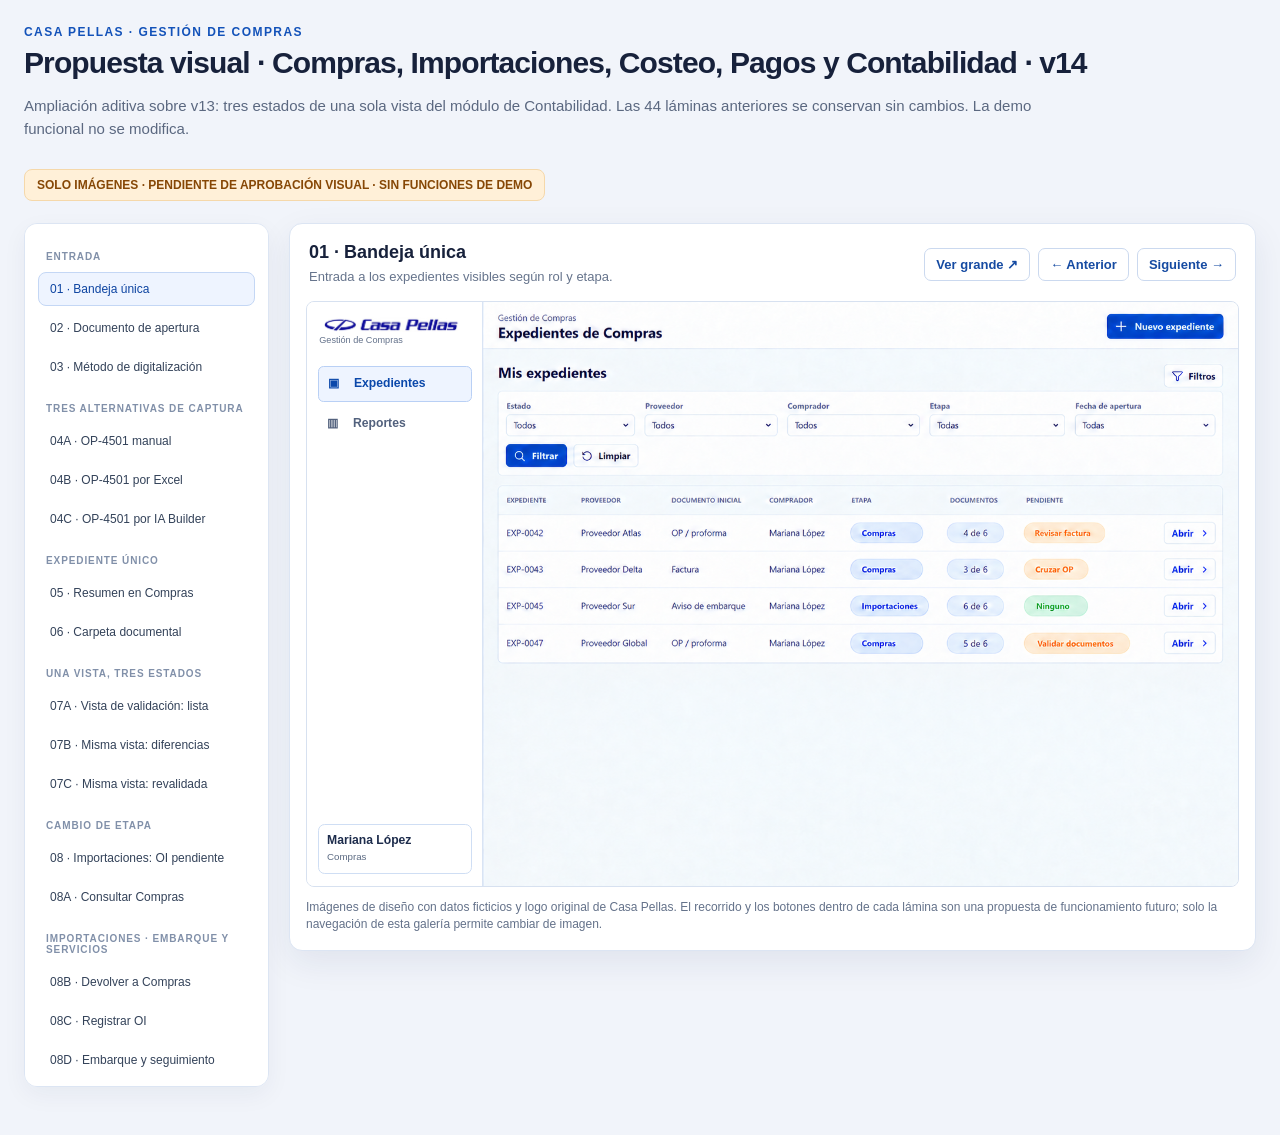
==== mockup-gestion-compras/index.html @ 2563c6db "Publish Casa Pellas purchases mockup gallery v14" ====
<!doctype html>
<html lang="es"><head><meta charset="utf-8"><meta name="viewport" content="width=device-width,initial-scale=1"><title>Casa Pellas · Propuesta visual v4</title>
<style>
:root{font-family:Arial,Helvetica,sans-serif;color:#17213b;background:#f1f4fa}*{box-sizing:border-box}body{margin:0}.page{max-width:1800px;margin:auto;padding:25px 24px 48px}.eyebrow{color:#1352b9;font-size:12px;font-weight:800;letter-spacing:.12em;text-transform:uppercase}h1{margin:7px 0 8px;font-size:30px;letter-spacing:-.03em}.intro{max-width:1050px;color:#5b6880;font-size:15px;line-height:1.5}.status{display:inline-block;margin:14px 0 22px;padding:8px 12px;color:#864705;background:#fff0d8;border:1px solid #f5d8aa;border-radius:8px;font-size:12px;font-weight:800}.layout{display:grid;grid-template-columns:245px minmax(0,1fr);gap:20px;align-items:start}.index{position:sticky;top:18px;max-height:calc(100vh - 36px);overflow:auto;display:grid;gap:5px;padding:13px;background:#fff;border:1px solid #dce5f3;border-radius:13px;box-shadow:0 8px 25px #1428550d}.index .group{margin:14px 8px 5px;color:#8190a9;font-size:10px;font-weight:800;letter-spacing:.09em;text-transform:uppercase}.index button{text-align:left;padding:9px 11px;border:1px solid transparent;border-radius:8px;color:#334259;background:transparent;cursor:pointer;font-size:12px}.index button:hover,.index button.active{color:#0d44a1;background:#eef4ff;border-color:#c4d7f5}.viewer{min-width:0;padding:16px;background:#fff;border:1px solid #dce5f3;border-radius:13px;box-shadow:0 12px 34px #14285514}.head{display:flex;justify-content:space-between;gap:18px;align-items:center;padding:2px 3px 15px}.head h2{margin:0 0 5px;font-size:18px}.head p{margin:0;color:#66748c;font-size:13px;line-height:1.4}.pager{display:flex;gap:8px;white-space:nowrap}.pager button,.pager a{border:1px solid #cbd9ef;border-radius:7px;padding:8px 11px;color:#164ba2;background:#fff;font-weight:700;cursor:pointer;font-size:13px;text-decoration:none}.screen-wrap{overflow:auto;border:1px solid #d7e1f0;border-radius:8px;background:#fff}.stage{position:relative;width:100%;line-height:0}.stage>img{width:100%;height:auto;display:block}.rail{position:absolute;z-index:2;inset:0 auto 0 0;background:#fff;border-right:1px solid #d9e4f4;font-size:clamp(9px,.95vw,15px);line-height:1.3}.brand{position:absolute;top:2.5%;left:7%;width:82%}.brand img{display:block;width:100%;height:auto}.brand span{display:block;margin-top:2%;color:#63718a;font-size:.75em}.nav{position:absolute;top:11%;left:6%;right:6%;display:grid;gap:.4em}.nav .item{padding:.75em;border-radius:.45em;color:#52617d;font-weight:700}.nav .selected{background:#eef4ff;border:1px solid #b9d0f5;color:#0b48aa}.role{position:absolute;bottom:2%;left:6%;right:6%;padding:.7em;border:1px solid #cfdef4;border-radius:.55em;background:#fff;color:#1d2c4c}.role strong{display:block}.role span{color:#5b6a82;font-size:.8em}.caption{margin-top:12px;color:#64728a;font-size:12px;line-height:1.45}@media(max-width:850px){.layout{grid-template-columns:1fr}.index{position:static;max-height:none;grid-template-columns:repeat(2,minmax(0,1fr))}.index .group{grid-column:1/-1}.head{flex-wrap:wrap}.rail{font-size:9px}}body.capture{background:#fff}body.capture .page{max-width:none;padding:0}body.capture .page>.eyebrow,body.capture .page>h1,body.capture .page>.intro,body.capture .page>.status,body.capture .index,body.capture .head,body.capture .caption{display:none}body.capture .layout{display:block}body.capture .viewer,body.capture .screen-wrap{border:0;box-shadow:none;padding:0;overflow:visible;border-radius:0}
</style></head><body><main class="page"><div class="eyebrow">Casa Pellas · Gestión de Compras</div><h1>Propuesta visual del primer subproceso · v4</h1><p class="intro">Las capturas previas y las vistas posteriores se conservan. La validación de Compras deja de ser un asistente de cinco pantallas: las láminas 07A–07C muestran tres estados de una misma vista del expediente, con idéntica navegación y estructura.</p><div class="status">SOLO IMÁGENES · PENDIENTE DE APROBACIÓN VISUAL · SIN FUNCIONES DE DEMO</div><div class="layout"><nav class="index" id="index"></nav><section class="viewer"><div class="head"><div><h2 id="title"></h2><p id="description"></p></div><div class="pager"><a id="large" href="#" target="_blank">Ver grande ↗</a><button id="previous">← Anterior</button><button id="next">Siguiente →</button></div></div><div class="screen-wrap"><div class="stage"><img id="screen" alt="Lámina de propuesta visual"><div class="rail" id="rail"></div></div></div><div class="caption">Imágenes de diseño con datos ficticios y logo original de Casa Pellas. El recorrido y los botones dentro de cada lámina son una propuesta de funcionamiento futuro; solo la navegación de esta galería permite cambiar de imagen.</div></section></div></main>
<style>
.capture-back{display:none}
body.capture .capture-back{display:inline-block;position:fixed;top:12px;right:12px;z-index:20;padding:10px 14px;background:#fff;border:1px solid #cbd9ef;border-radius:7px;box-shadow:0 4px 14px #14285522;color:#164ba2;font-size:14px;font-weight:700;text-decoration:none}
body.capture .stage{width:max-content}
body.capture .stage>img{width:auto;max-width:none}
</style>
<script>
const v2='assets/mockups_v2/';
const v3='assets/mockups_v3/';
const screens=[
{file:v2+'01_bandeja.png',title:'01 · Bandeja única',description:'Entrada a los expedientes visibles según rol y etapa.',group:'Entrada',old:true,rail:300},
{file:v2+'02_apertura.png',title:'02 · Documento de apertura',description:'Se selecciona OP o proforma para el ejemplo continuo EXP-0042.',group:'Entrada',old:true,rail:300},
{file:v2+'03_metodo.png',title:'03 · Método de digitalización',description:'Los tres métodos sirven para OP/proforma, factura o aviso de embarque. Aquí sigue OP-4501.',group:'Entrada',old:true,rail:300},
{file:v3+'04_op_manual_v3.png',title:'04A · OP-4501 manual',description:'Método ya elegido: captura en formulario y PDF original adjunto al expediente.',group:'Tres alternativas de captura'},
{file:v3+'05_op_excel_v3.png',title:'04B · OP-4501 por Excel',description:'Descarga de plantilla, selección del Excel y adjunto separado del PDF original.',group:'Tres alternativas de captura'},
{file:v3+'06_op_ocr_v3.png',title:'04C · OP-4501 por IA Builder',description:'Selección del PDF para OCR; el mismo archivo queda adjunto al expediente, sin segunda carga.',group:'Tres alternativas de captura'},
{file:'07_resumen_compras_v4.png',title:'05 · Resumen en Compras',description:'Una sola entrada a la validación de FAC-002 contra las órdenes JDE.',group:'Expediente único'},
{file:v2+'08_carpeta.png',title:'06 · Carpeta documental',description:'Lista única y checklist. Se conserva visualmente la propuesta anterior.',group:'Expediente único',old:true,rail:300},
{file:'09_1_validacion_lista_v4.png',title:'07A · Vista de validación: lista',description:'FAC-002, packing list y órdenes JDE v1 disponibles en un solo espacio.',group:'Una vista, tres estados'},
{file:'09_2_validacion_diferencias_v4.png',title:'07B · Misma vista: diferencias',description:'La comparación por línea revela cantidad y FOB; Compras corrige en JDE cuando corresponde.',group:'Una vista, tres estados'},
{file:'09_3_validacion_conforme_v4.png',title:'07C · Misma vista: revalidada',description:'La exportación JDE v2 queda vigente, v1 histórica y la traducción se habilita.',group:'Una vista, tres estados'},
{file:v3+'10_resumen_importaciones_v3.png',title:'08 · Mismo resumen en Importaciones',description:'La ficha es la misma EXP-0042; cambian la etapa actual y el contenedor de trabajo.',group:'Cambio de etapa'},
{file:v3+'10b_importaciones_consulta_compras_v3.png',title:'09 · Consultar Compras finalizada',description:'Con Importaciones actual, se representa la consulta de una etapa ya terminada; las pendientes siguen inactivas.',group:'Cambio de etapa'},
{file:v2+'11_administracion.png',title:'10 · Administración',description:'Reasignación administrativa, conservada de la propuesta anterior.',group:'Otras vistas',old:true,rail:277,role:'Administración',person:'Administración'},
{file:v2+'12_historial.png',title:'11 · Historial',description:'Cronología del EXP-0042, conservada de la propuesta anterior.',group:'Otras vistas',old:true,rail:300}
];
const localFiles=[
  '01_bandeja_v5.png','02_apertura_v5.png','03_metodo_v5.png',
  '04_op_manual_v5.png','05_op_excel_v5.png','06_op_ocr_v5.png',
  '07_resumen_compras_v5.png','08_carpeta_v5.png',
  '09_1_validacion_lista_v5.png','09_2_validacion_diferencias_v5.png','09_3_validacion_conforme_v5.png',
  '10_resumen_importaciones_v5.png','10b_importaciones_consulta_compras_v5.png',
  '11_administracion_v5.png','12_historial_v5.png'
];
screens.forEach((screen,index)=>screen.file='assets/mockups_v5/'+localFiles[index]);
screens[6].file='assets/mockups_v7/07_resumen_compras_v7.png';
screens[11].file='10_resumen_importaciones_v7.png';
screens[11].file='assets/mockups_v8/10_resumen_importaciones_v8.png';
screens[12].file='assets/mockups_v7/10b_importaciones_consulta_compras_v7.png';
screens[11].title='08 · Importaciones: OI pendiente';
screens[12].title='08A · Consultar Compras';
screens.splice(13,0,
  {file:'assets/mockups_v8/13_importaciones_devolucion_v8.png',title:'08B · Devolver a Compras',description:'La misma ficha de 08 queda al fondo; la observación es obligatoria y la acción de devolución es rojo oscuro.',group:'Importaciones · embarque y servicios'},
  {file:'assets/mockups_v7/14_importaciones_oi_v7.png',title:'08C · Registrar OI',description:'OI creada en JDE: consecutivo, PDF de soporte y Excel del detalle opcional antes de continuar.',group:'Importaciones · embarque y servicios'},
  {file:'assets/mockups_v7/15_importaciones_embarque_v7.png',title:'08D · Embarque y seguimiento',description:'Con OI registrada en JDE se activan los datos y el seguimiento logístico del mismo expediente.',group:'Importaciones · embarque y servicios'},
  {file:'assets/mockups_v7/16_importaciones_agencia_v7.png',title:'08E · Asignación de agencia',description:'Datos del expediente, agencia y documentos para preparar el correo inicial.',group:'Importaciones · embarque y servicios'},
  {file:'assets/mockups_v7/17_importaciones_transporte_v7.png',title:'08F · Transporte',description:'Coordinación externa y avances registrados sin afirmar integración con el transportista.',group:'Importaciones · embarque y servicios'},
  {file:'assets/mockups_v12/18_importaciones_cargos_v12.png',title:'08G · Facturas y seguimiento',description:'Cada PDF y factura de servicio queda en el expediente con un ID de seguimiento que abre el módulo Pagos.',group:'Importaciones · embarque y servicios'},
  {file:'assets/mockups_v8/19_preliquidacion_fuentes_v8.png',title:'08H · Fuentes de aranceles',description:'Preliquidación, detalle SIA y detalle OI en Excel disponibles como fuentes versionadas.',group:'Importaciones · revisión y liberación'},
  {file:'assets/mockups_v8/20_preliquidacion_diferencias_v8.png',title:'08I · Comparar líneas',description:'Contraste de artículo, SAC, porcentajes DAI/ISC, regla y valores; las diferencias impiden confirmar.',group:'Importaciones · revisión y liberación'},
  {file:'assets/mockups_v8/21_preliquidacion_recarga_v8.png',title:'08J · Corregir y recargar',description:'La nueva versión de OI, SIA o preliquidación requiere una observación y conserva la anterior.',group:'Importaciones · revisión y liberación'},
  {file:'assets/mockups_v8/22_preliquidacion_conciliada_v8.png',title:'08K · Confirmar aranceles',description:'Solo se confirma con fuentes vigentes conciliadas; los códigos P reflejan DAI e ISC, no regla espejo.',group:'Importaciones · revisión y liberación'},
  {file:'assets/mockups_v8/23_liberacion_espera_v8.png',title:'08L · Seguimiento de liberación',description:'La conciliación no implica liberación. El caso espera aviso de la agencia y registra gestiones.',group:'Importaciones · revisión y liberación'},
  {file:'assets/mockups_v8/24_liberacion_registro_v8.png',title:'08M · Registrar liberación',description:'Importaciones actualiza el estado al recibir el aviso y se prepara la alerta a Bodega, Compras y CPD.',group:'Importaciones · revisión y liberación'},
  {file:'assets/mockups_v8/25_programacion_v8.png',title:'08N · Programación de recepción',description:'Se registra la semana, orden y prioridad acordadas; la app no las calcula por su cuenta.',group:'Importaciones · revisión y liberación'},
  {file:'assets/mockups_v8/26_costeo_documentos_v8.png',title:'08O · Entrega documental a Costeo',description:'Se seleccionan los soportes visibles para Costeo, mientras la carpeta completa permanece en el expediente.',group:'Importaciones · revisión y liberación'}
);
screens[7].file='assets/mockups_v8/08_carpeta_sin_selector_v8.png';
screens[7].description='Carpeta única sin selector de tipos de factura de servicio. Esas facturas se capturan desde Importaciones.';
screens.splice(19,0,
  {file:'assets/mockups_v12/18a_registrar_factura_servicio_v12.png',title:'08G-A · Registrar factura de servicio',description:'Modal PDF y datos: encabezado, conceptos e importe; al guardar se crea un pendiente en Pagos sin ID Getpay.',group:'Importaciones · embarque y servicios'},
  {file:'assets/mockups_v8/08b_carpeta_con_servicios_v8.png',title:'08G-1 · Documentos actualizados',description:'Después de registrar los servicios en Importaciones, sus facturas aparecen en la misma carpeta, sin volver a subirlas.',group:'Importaciones · revisión y liberación',old:true,rail:300}
);
screens.splice(29,0,
  {file:'assets/mockups_v14/27_costeo_resumen_v13.png',title:'09 · Resumen en Costeo',description:'La entrada conserva OI, documentos, pendientes y devolución, con las mismas tres pestañas del recorrido.',group:'Costeo · entrada'},
  {file:'assets/mockups_v14/28_costeo_devolucion_v13.png',title:'09A · Devolver a Importaciones',description:'El mismo resumen queda detrás del modal; la devolución conserva avances y exige observación.',group:'Costeo · entrada'},
  {file:'assets/mockups_v14/29_costeo_liquidacion_preparar_v13.png',title:'09B · Liquidación: preparar',description:'OI y soportes vigentes; Costeo confirma tipo de cambio, cargos y base antes de calcular H1.',group:'Costeo · Liquidación'},
  {file:'assets/mockups_v14/30_costeo_liquidacion_resultado_v13.png',title:'09C · Liquidación: resultado H1',description:'Resultado por concepto con origen, base, importe e IVA separado; acceso a desglose y modalidad madre–hijas.',group:'Costeo · Liquidación'},
  {file:'assets/mockups_v14/31_costeo_liquidacion_pdf_v13.png',title:'09D · Liquidación: PDF v1',description:'Vista previa y archivos de H1 v1 en la carpeta. Costeo envía el PDF a revisión de Importaciones.',group:'Costeo · Liquidación'},
  {file:'assets/mockups_v14/32_costeo_jde_valores_v13.png',title:'09E · JDE: valores H2',description:'H2 sale de H1 v1; prevalidación, reserva exclusiva de regla y archivo de valores para el trabajo externo en JDE.',group:'Costeo · JDE'},
  {file:'assets/mockups_v14/33_costeo_jde_pendiente_v13.png',title:'09F · JDE: resultado pendiente',description:'El intento conserva H1/H2, PDF, regla ocupada y ejecución informada; COSTOS JD todavía no se ha cargado.',group:'Costeo · JDE'},
  {file:'assets/mockups_v14/34_costeo_comprobacion_diferencias_v13.png',title:'09G · Comprobación: diferencias',description:'COSTOS JD se contrasta por concepto y total. El control propuesto menor de US$6 genera advertencia, no bloqueo.',group:'Costeo · Comprobación'},
  {file:'assets/mockups_v14/35_costeo_comprobacion_conforme_v13.png',title:'09H · Comprobación: conforme',description:'El intento 2 conserva el histórico; PDF revisado, JDE aplicado y CPD confirmado habilitan liberar la regla.',group:'Costeo · Comprobación'}
);
screens.splice(38,0,
  {file:'assets/mockups_v12/39_pagos_bandeja_v12.png',title:'10 · Bandeja de Pagos',description:'Espacio propio: pendientes derivados de expedientes y seguimiento independiente sin expediente; Getpay conserva el trámite.',group:'Pagos · espacio independiente'},
  {file:'assets/mockups_v12/39a_seguimiento_independiente_v12.png',title:'10-1 · Agregar seguimiento independiente',description:'Modal sobre la bandeja para registrar una gestión sin expediente obligatorio y sin crear solicitud en Getpay.',group:'Pagos · espacio independiente'},
  {file:'assets/mockups_v12/40_pago_ficha_pendiente_v12.png',title:'10A · Gestión por tramitar',description:'La ficha propia de Pagos muestra origen, soportes y salida a Getpay; no es una vista del expediente.',group:'Pagos · espacio independiente'},
  {file:'assets/mockups_v12/41_pago_ficha_actualizada_v12.png',title:'10B · Misma ficha con resultado informado',description:'Getpay aprobado, JDE pendiente y pago no confirmado en una sola vista de seguimiento.',group:'Pagos · espacio independiente'}
);
screens[42].description='Vista administrativa de expedientes y reasignación de comprador.';
screens[43].description='Cronología de eventos y cambios del EXP-0042.';
screens.push(
  {file:'assets/mockups_v14/45_contabilidad_revision_v14.png',title:'11 · Contabilidad: revisión',description:'Módulo independiente para revisar la carpeta depurada, referencias JDE y seguimientos de pago sin operar Getpay.',group:'Contabilidad · módulo independiente'},
  {file:'assets/mockups_v14/46_contabilidad_devolucion_v14.png',title:'11A · Devolver a Importaciones',description:'Modal sobre la misma revisión: documento señalado, observación obligatoria e historial conservado.',group:'Contabilidad · módulo independiente'},
  {file:'assets/mockups_v14/47_contabilidad_conforme_v14.png',title:'11B · Revisión conforme',description:'Conformidad documental-contable del expediente; Getpay, JDE y pago efectivo permanecen como hitos separados.',group:'Contabilidad · módulo independiente'}
);
document.title='Casa Pellas · Propuesta visual v14';
document.querySelector('.page h1').textContent='Propuesta visual · Compras, Importaciones, Costeo, Pagos y Contabilidad · v14';
document.querySelector('.page .intro').textContent='Ampliación aditiva sobre v13: tres estados de una sola vista del módulo de Contabilidad. Las 44 láminas anteriores se conservan sin cambios. La demo funcional no se modifica.';
let current=Math.max(0,Math.min(screens.length-1,Number(new URLSearchParams(location.search).get('screen')||1)-1));
if(new URLSearchParams(location.search).get('capture')==='1')document.body.classList.add('capture');
const largeLink=document.getElementById('large');largeLink.removeAttribute('target');
const captureBack=document.createElement('a');captureBack.id='captureBack';captureBack.className='capture-back';captureBack.textContent='← Volver a galería';document.body.prepend(captureBack);
const index=document.getElementById('index');let group='';screens.forEach((s,i)=>{if(s.group!==group){const el=document.createElement('div');el.className='group';el.textContent=s.group;index.append(el);group=s.group}const b=document.createElement('button');b.textContent=s.title;b.onclick=()=>select(i);index.append(b)});
function select(i){current=(i+screens.length)%screens.length;const s=screens[current];const image=document.getElementById('screen');image.src=s.file;image.alt=s.title;document.getElementById('title').textContent=s.title;document.getElementById('description').textContent=s.description;document.getElementById('large').href=`?screen=${current+1}&capture=1`;captureBack.href=`?screen=${current+1}`;document.querySelectorAll('.index button').forEach((b,j)=>b.classList.toggle('active',current===j));const rail=document.getElementById('rail');rail.style.display=s.old?'block':'none';if(s.old){rail.innerHTML=`<div class="brand"><img src="${v2}casa-pellas-logo-original.png" alt="Casa Pellas"><span>Gestión de Compras</span></div><div class="nav"><div class="item selected">▣　 Expedientes</div><div class="item">▥　 Reportes</div></div><div class="role"><strong>${s.person||'Mariana López'}</strong><span>${s.role||'Compras'}</span></div>`;const set=()=>rail.style.width=`${s.rail/image.naturalWidth*100}%`;image.onload=set;if(image.complete&&image.naturalWidth)set()}if(!document.body.classList.contains('capture'))history.replaceState(null,'',`?screen=${current+1}`)}
document.getElementById('previous').onclick=()=>select(current-1);document.getElementById('next').onclick=()=>select(current+1);document.addEventListener('keydown',e=>{if(e.key==='ArrowRight')select(current+1);if(e.key==='ArrowLeft')select(current-1)});select(current);captureBack.href=`?screen=${current+1}`;
</script></body></html>
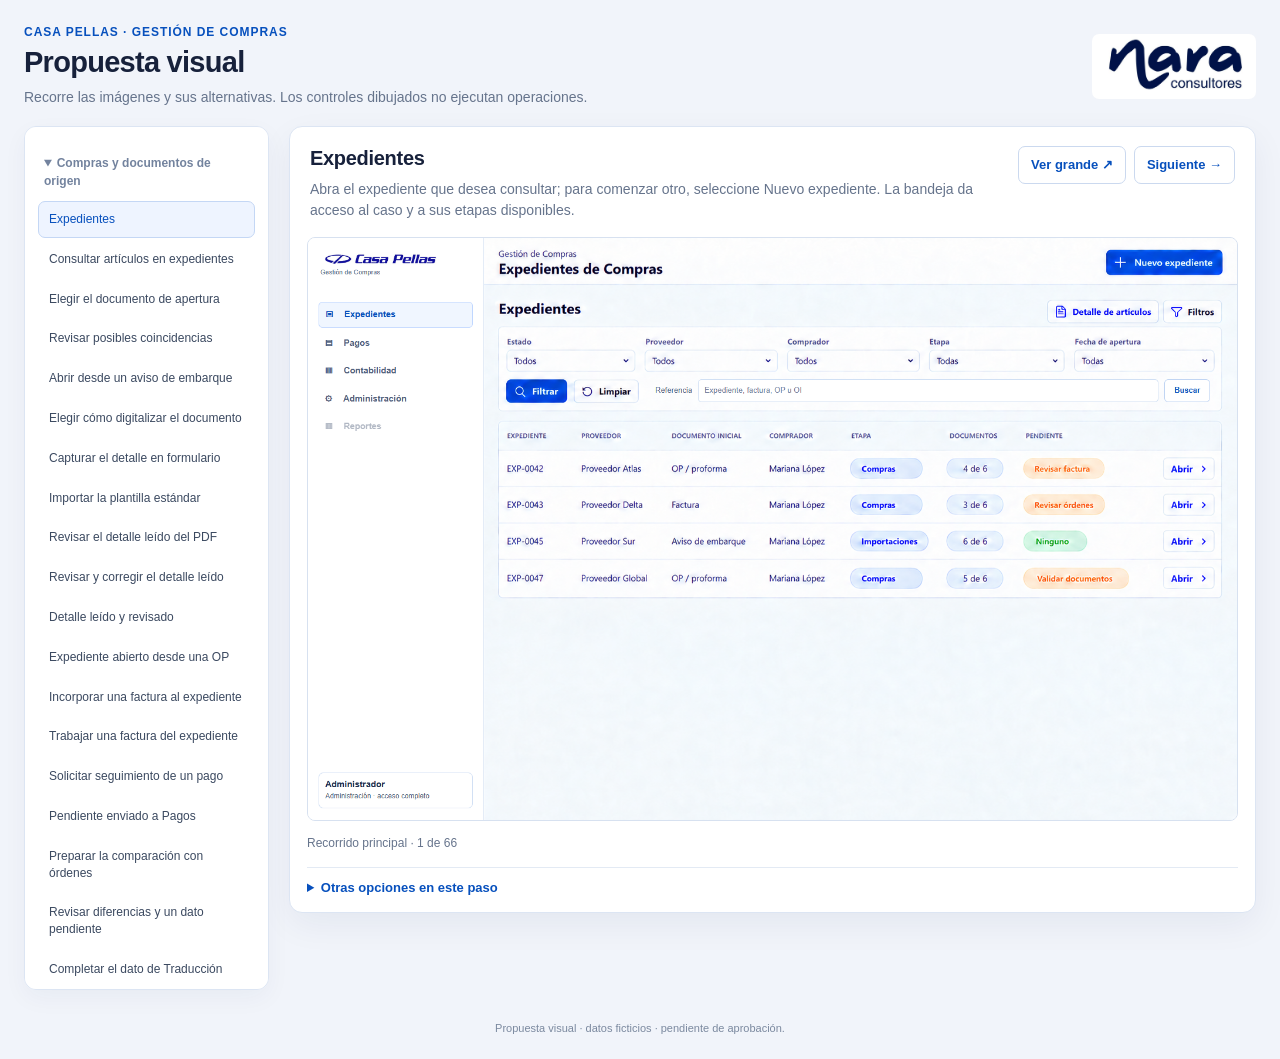
==== commit a42d961e: "Publicar galeria visual v17 de Gestion de Compras" ====
--- a/mockup-gestion-compras/index.html
+++ b/mockup-gestion-compras/index.html
@@ -1,103 +1,16 @@
 <!doctype html>
-<html lang="es"><head><meta charset="utf-8"><meta name="viewport" content="width=device-width,initial-scale=1"><title>Casa Pellas · Propuesta visual v4</title>
-<style>
-:root{font-family:Arial,Helvetica,sans-serif;color:#17213b;background:#f1f4fa}*{box-sizing:border-box}body{margin:0}.page{max-width:1800px;margin:auto;padding:25px 24px 48px}.eyebrow{color:#1352b9;font-size:12px;font-weight:800;letter-spacing:.12em;text-transform:uppercase}h1{margin:7px 0 8px;font-size:30px;letter-spacing:-.03em}.intro{max-width:1050px;color:#5b6880;font-size:15px;line-height:1.5}.status{display:inline-block;margin:14px 0 22px;padding:8px 12px;color:#864705;background:#fff0d8;border:1px solid #f5d8aa;border-radius:8px;font-size:12px;font-weight:800}.layout{display:grid;grid-template-columns:245px minmax(0,1fr);gap:20px;align-items:start}.index{position:sticky;top:18px;max-height:calc(100vh - 36px);overflow:auto;display:grid;gap:5px;padding:13px;background:#fff;border:1px solid #dce5f3;border-radius:13px;box-shadow:0 8px 25px #1428550d}.index .group{margin:14px 8px 5px;color:#8190a9;font-size:10px;font-weight:800;letter-spacing:.09em;text-transform:uppercase}.index button{text-align:left;padding:9px 11px;border:1px solid transparent;border-radius:8px;color:#334259;background:transparent;cursor:pointer;font-size:12px}.index button:hover,.index button.active{color:#0d44a1;background:#eef4ff;border-color:#c4d7f5}.viewer{min-width:0;padding:16px;background:#fff;border:1px solid #dce5f3;border-radius:13px;box-shadow:0 12px 34px #14285514}.head{display:flex;justify-content:space-between;gap:18px;align-items:center;padding:2px 3px 15px}.head h2{margin:0 0 5px;font-size:18px}.head p{margin:0;color:#66748c;font-size:13px;line-height:1.4}.pager{display:flex;gap:8px;white-space:nowrap}.pager button,.pager a{border:1px solid #cbd9ef;border-radius:7px;padding:8px 11px;color:#164ba2;background:#fff;font-weight:700;cursor:pointer;font-size:13px;text-decoration:none}.screen-wrap{overflow:auto;border:1px solid #d7e1f0;border-radius:8px;background:#fff}.stage{position:relative;width:100%;line-height:0}.stage>img{width:100%;height:auto;display:block}.rail{position:absolute;z-index:2;inset:0 auto 0 0;background:#fff;border-right:1px solid #d9e4f4;font-size:clamp(9px,.95vw,15px);line-height:1.3}.brand{position:absolute;top:2.5%;left:7%;width:82%}.brand img{display:block;width:100%;height:auto}.brand span{display:block;margin-top:2%;color:#63718a;font-size:.75em}.nav{position:absolute;top:11%;left:6%;right:6%;display:grid;gap:.4em}.nav .item{padding:.75em;border-radius:.45em;color:#52617d;font-weight:700}.nav .selected{background:#eef4ff;border:1px solid #b9d0f5;color:#0b48aa}.role{position:absolute;bottom:2%;left:6%;right:6%;padding:.7em;border:1px solid #cfdef4;border-radius:.55em;background:#fff;color:#1d2c4c}.role strong{display:block}.role span{color:#5b6a82;font-size:.8em}.caption{margin-top:12px;color:#64728a;font-size:12px;line-height:1.45}@media(max-width:850px){.layout{grid-template-columns:1fr}.index{position:static;max-height:none;grid-template-columns:repeat(2,minmax(0,1fr))}.index .group{grid-column:1/-1}.head{flex-wrap:wrap}.rail{font-size:9px}}body.capture{background:#fff}body.capture .page{max-width:none;padding:0}body.capture .page>.eyebrow,body.capture .page>h1,body.capture .page>.intro,body.capture .page>.status,body.capture .index,body.capture .head,body.capture .caption{display:none}body.capture .layout{display:block}body.capture .viewer,body.capture .screen-wrap{border:0;box-shadow:none;padding:0;overflow:visible;border-radius:0}
-</style></head><body><main class="page"><div class="eyebrow">Casa Pellas · Gestión de Compras</div><h1>Propuesta visual del primer subproceso · v4</h1><p class="intro">Las capturas previas y las vistas posteriores se conservan. La validación de Compras deja de ser un asistente de cinco pantallas: las láminas 07A–07C muestran tres estados de una misma vista del expediente, con idéntica navegación y estructura.</p><div class="status">SOLO IMÁGENES · PENDIENTE DE APROBACIÓN VISUAL · SIN FUNCIONES DE DEMO</div><div class="layout"><nav class="index" id="index"></nav><section class="viewer"><div class="head"><div><h2 id="title"></h2><p id="description"></p></div><div class="pager"><a id="large" href="#" target="_blank">Ver grande ↗</a><button id="previous">← Anterior</button><button id="next">Siguiente →</button></div></div><div class="screen-wrap"><div class="stage"><img id="screen" alt="Lámina de propuesta visual"><div class="rail" id="rail"></div></div></div><div class="caption">Imágenes de diseño con datos ficticios y logo original de Casa Pellas. El recorrido y los botones dentro de cada lámina son una propuesta de funcionamiento futuro; solo la navegación de esta galería permite cambiar de imagen.</div></section></div></main>
-<style>
-.capture-back{display:none}
-body.capture .capture-back{display:inline-block;position:fixed;top:12px;right:12px;z-index:20;padding:10px 14px;background:#fff;border:1px solid #cbd9ef;border-radius:7px;box-shadow:0 4px 14px #14285522;color:#164ba2;font-size:14px;font-weight:700;text-decoration:none}
-body.capture .stage{width:max-content}
-body.capture .stage>img{width:auto;max-width:none}
-</style>
-<script>
-const v2='assets/mockups_v2/';
-const v3='assets/mockups_v3/';
-const screens=[
-{file:v2+'01_bandeja.png',title:'01 · Bandeja única',description:'Entrada a los expedientes visibles según rol y etapa.',group:'Entrada',old:true,rail:300},
-{file:v2+'02_apertura.png',title:'02 · Documento de apertura',description:'Se selecciona OP o proforma para el ejemplo continuo EXP-0042.',group:'Entrada',old:true,rail:300},
-{file:v2+'03_metodo.png',title:'03 · Método de digitalización',description:'Los tres métodos sirven para OP/proforma, factura o aviso de embarque. Aquí sigue OP-4501.',group:'Entrada',old:true,rail:300},
-{file:v3+'04_op_manual_v3.png',title:'04A · OP-4501 manual',description:'Método ya elegido: captura en formulario y PDF original adjunto al expediente.',group:'Tres alternativas de captura'},
-{file:v3+'05_op_excel_v3.png',title:'04B · OP-4501 por Excel',description:'Descarga de plantilla, selección del Excel y adjunto separado del PDF original.',group:'Tres alternativas de captura'},
-{file:v3+'06_op_ocr_v3.png',title:'04C · OP-4501 por IA Builder',description:'Selección del PDF para OCR; el mismo archivo queda adjunto al expediente, sin segunda carga.',group:'Tres alternativas de captura'},
-{file:'07_resumen_compras_v4.png',title:'05 · Resumen en Compras',description:'Una sola entrada a la validación de FAC-002 contra las órdenes JDE.',group:'Expediente único'},
-{file:v2+'08_carpeta.png',title:'06 · Carpeta documental',description:'Lista única y checklist. Se conserva visualmente la propuesta anterior.',group:'Expediente único',old:true,rail:300},
-{file:'09_1_validacion_lista_v4.png',title:'07A · Vista de validación: lista',description:'FAC-002, packing list y órdenes JDE v1 disponibles en un solo espacio.',group:'Una vista, tres estados'},
-{file:'09_2_validacion_diferencias_v4.png',title:'07B · Misma vista: diferencias',description:'La comparación por línea revela cantidad y FOB; Compras corrige en JDE cuando corresponde.',group:'Una vista, tres estados'},
-{file:'09_3_validacion_conforme_v4.png',title:'07C · Misma vista: revalidada',description:'La exportación JDE v2 queda vigente, v1 histórica y la traducción se habilita.',group:'Una vista, tres estados'},
-{file:v3+'10_resumen_importaciones_v3.png',title:'08 · Mismo resumen en Importaciones',description:'La ficha es la misma EXP-0042; cambian la etapa actual y el contenedor de trabajo.',group:'Cambio de etapa'},
-{file:v3+'10b_importaciones_consulta_compras_v3.png',title:'09 · Consultar Compras finalizada',description:'Con Importaciones actual, se representa la consulta de una etapa ya terminada; las pendientes siguen inactivas.',group:'Cambio de etapa'},
-{file:v2+'11_administracion.png',title:'10 · Administración',description:'Reasignación administrativa, conservada de la propuesta anterior.',group:'Otras vistas',old:true,rail:277,role:'Administración',person:'Administración'},
-{file:v2+'12_historial.png',title:'11 · Historial',description:'Cronología del EXP-0042, conservada de la propuesta anterior.',group:'Otras vistas',old:true,rail:300}
-];
-const localFiles=[
-  '01_bandeja_v5.png','02_apertura_v5.png','03_metodo_v5.png',
-  '04_op_manual_v5.png','05_op_excel_v5.png','06_op_ocr_v5.png',
-  '07_resumen_compras_v5.png','08_carpeta_v5.png',
-  '09_1_validacion_lista_v5.png','09_2_validacion_diferencias_v5.png','09_3_validacion_conforme_v5.png',
-  '10_resumen_importaciones_v5.png','10b_importaciones_consulta_compras_v5.png',
-  '11_administracion_v5.png','12_historial_v5.png'
-];
-screens.forEach((screen,index)=>screen.file='assets/mockups_v5/'+localFiles[index]);
-screens[6].file='assets/mockups_v7/07_resumen_compras_v7.png';
-screens[11].file='10_resumen_importaciones_v7.png';
-screens[11].file='assets/mockups_v8/10_resumen_importaciones_v8.png';
-screens[12].file='assets/mockups_v7/10b_importaciones_consulta_compras_v7.png';
-screens[11].title='08 · Importaciones: OI pendiente';
-screens[12].title='08A · Consultar Compras';
-screens.splice(13,0,
-  {file:'assets/mockups_v8/13_importaciones_devolucion_v8.png',title:'08B · Devolver a Compras',description:'La misma ficha de 08 queda al fondo; la observación es obligatoria y la acción de devolución es rojo oscuro.',group:'Importaciones · embarque y servicios'},
-  {file:'assets/mockups_v7/14_importaciones_oi_v7.png',title:'08C · Registrar OI',description:'OI creada en JDE: consecutivo, PDF de soporte y Excel del detalle opcional antes de continuar.',group:'Importaciones · embarque y servicios'},
-  {file:'assets/mockups_v7/15_importaciones_embarque_v7.png',title:'08D · Embarque y seguimiento',description:'Con OI registrada en JDE se activan los datos y el seguimiento logístico del mismo expediente.',group:'Importaciones · embarque y servicios'},
-  {file:'assets/mockups_v7/16_importaciones_agencia_v7.png',title:'08E · Asignación de agencia',description:'Datos del expediente, agencia y documentos para preparar el correo inicial.',group:'Importaciones · embarque y servicios'},
-  {file:'assets/mockups_v7/17_importaciones_transporte_v7.png',title:'08F · Transporte',description:'Coordinación externa y avances registrados sin afirmar integración con el transportista.',group:'Importaciones · embarque y servicios'},
-  {file:'assets/mockups_v12/18_importaciones_cargos_v12.png',title:'08G · Facturas y seguimiento',description:'Cada PDF y factura de servicio queda en el expediente con un ID de seguimiento que abre el módulo Pagos.',group:'Importaciones · embarque y servicios'},
-  {file:'assets/mockups_v8/19_preliquidacion_fuentes_v8.png',title:'08H · Fuentes de aranceles',description:'Preliquidación, detalle SIA y detalle OI en Excel disponibles como fuentes versionadas.',group:'Importaciones · revisión y liberación'},
-  {file:'assets/mockups_v8/20_preliquidacion_diferencias_v8.png',title:'08I · Comparar líneas',description:'Contraste de artículo, SAC, porcentajes DAI/ISC, regla y valores; las diferencias impiden confirmar.',group:'Importaciones · revisión y liberación'},
-  {file:'assets/mockups_v8/21_preliquidacion_recarga_v8.png',title:'08J · Corregir y recargar',description:'La nueva versión de OI, SIA o preliquidación requiere una observación y conserva la anterior.',group:'Importaciones · revisión y liberación'},
-  {file:'assets/mockups_v8/22_preliquidacion_conciliada_v8.png',title:'08K · Confirmar aranceles',description:'Solo se confirma con fuentes vigentes conciliadas; los códigos P reflejan DAI e ISC, no regla espejo.',group:'Importaciones · revisión y liberación'},
-  {file:'assets/mockups_v8/23_liberacion_espera_v8.png',title:'08L · Seguimiento de liberación',description:'La conciliación no implica liberación. El caso espera aviso de la agencia y registra gestiones.',group:'Importaciones · revisión y liberación'},
-  {file:'assets/mockups_v8/24_liberacion_registro_v8.png',title:'08M · Registrar liberación',description:'Importaciones actualiza el estado al recibir el aviso y se prepara la alerta a Bodega, Compras y CPD.',group:'Importaciones · revisión y liberación'},
-  {file:'assets/mockups_v8/25_programacion_v8.png',title:'08N · Programación de recepción',description:'Se registra la semana, orden y prioridad acordadas; la app no las calcula por su cuenta.',group:'Importaciones · revisión y liberación'},
-  {file:'assets/mockups_v8/26_costeo_documentos_v8.png',title:'08O · Entrega documental a Costeo',description:'Se seleccionan los soportes visibles para Costeo, mientras la carpeta completa permanece en el expediente.',group:'Importaciones · revisión y liberación'}
-);
-screens[7].file='assets/mockups_v8/08_carpeta_sin_selector_v8.png';
-screens[7].description='Carpeta única sin selector de tipos de factura de servicio. Esas facturas se capturan desde Importaciones.';
-screens.splice(19,0,
-  {file:'assets/mockups_v12/18a_registrar_factura_servicio_v12.png',title:'08G-A · Registrar factura de servicio',description:'Modal PDF y datos: encabezado, conceptos e importe; al guardar se crea un pendiente en Pagos sin ID Getpay.',group:'Importaciones · embarque y servicios'},
-  {file:'assets/mockups_v8/08b_carpeta_con_servicios_v8.png',title:'08G-1 · Documentos actualizados',description:'Después de registrar los servicios en Importaciones, sus facturas aparecen en la misma carpeta, sin volver a subirlas.',group:'Importaciones · revisión y liberación',old:true,rail:300}
-);
-screens.splice(29,0,
-  {file:'assets/mockups_v14/27_costeo_resumen_v13.png',title:'09 · Resumen en Costeo',description:'La entrada conserva OI, documentos, pendientes y devolución, con las mismas tres pestañas del recorrido.',group:'Costeo · entrada'},
-  {file:'assets/mockups_v14/28_costeo_devolucion_v13.png',title:'09A · Devolver a Importaciones',description:'El mismo resumen queda detrás del modal; la devolución conserva avances y exige observación.',group:'Costeo · entrada'},
-  {file:'assets/mockups_v14/29_costeo_liquidacion_preparar_v13.png',title:'09B · Liquidación: preparar',description:'OI y soportes vigentes; Costeo confirma tipo de cambio, cargos y base antes de calcular H1.',group:'Costeo · Liquidación'},
-  {file:'assets/mockups_v14/30_costeo_liquidacion_resultado_v13.png',title:'09C · Liquidación: resultado H1',description:'Resultado por concepto con origen, base, importe e IVA separado; acceso a desglose y modalidad madre–hijas.',group:'Costeo · Liquidación'},
-  {file:'assets/mockups_v14/31_costeo_liquidacion_pdf_v13.png',title:'09D · Liquidación: PDF v1',description:'Vista previa y archivos de H1 v1 en la carpeta. Costeo envía el PDF a revisión de Importaciones.',group:'Costeo · Liquidación'},
-  {file:'assets/mockups_v14/32_costeo_jde_valores_v13.png',title:'09E · JDE: valores H2',description:'H2 sale de H1 v1; prevalidación, reserva exclusiva de regla y archivo de valores para el trabajo externo en JDE.',group:'Costeo · JDE'},
-  {file:'assets/mockups_v14/33_costeo_jde_pendiente_v13.png',title:'09F · JDE: resultado pendiente',description:'El intento conserva H1/H2, PDF, regla ocupada y ejecución informada; COSTOS JD todavía no se ha cargado.',group:'Costeo · JDE'},
-  {file:'assets/mockups_v14/34_costeo_comprobacion_diferencias_v13.png',title:'09G · Comprobación: diferencias',description:'COSTOS JD se contrasta por concepto y total. El control propuesto menor de US$6 genera advertencia, no bloqueo.',group:'Costeo · Comprobación'},
-  {file:'assets/mockups_v14/35_costeo_comprobacion_conforme_v13.png',title:'09H · Comprobación: conforme',description:'El intento 2 conserva el histórico; PDF revisado, JDE aplicado y CPD confirmado habilitan liberar la regla.',group:'Costeo · Comprobación'}
-);
-screens.splice(38,0,
-  {file:'assets/mockups_v12/39_pagos_bandeja_v12.png',title:'10 · Bandeja de Pagos',description:'Espacio propio: pendientes derivados de expedientes y seguimiento independiente sin expediente; Getpay conserva el trámite.',group:'Pagos · espacio independiente'},
-  {file:'assets/mockups_v12/39a_seguimiento_independiente_v12.png',title:'10-1 · Agregar seguimiento independiente',description:'Modal sobre la bandeja para registrar una gestión sin expediente obligatorio y sin crear solicitud en Getpay.',group:'Pagos · espacio independiente'},
-  {file:'assets/mockups_v12/40_pago_ficha_pendiente_v12.png',title:'10A · Gestión por tramitar',description:'La ficha propia de Pagos muestra origen, soportes y salida a Getpay; no es una vista del expediente.',group:'Pagos · espacio independiente'},
-  {file:'assets/mockups_v12/41_pago_ficha_actualizada_v12.png',title:'10B · Misma ficha con resultado informado',description:'Getpay aprobado, JDE pendiente y pago no confirmado en una sola vista de seguimiento.',group:'Pagos · espacio independiente'}
-);
-screens[42].description='Vista administrativa de expedientes y reasignación de comprador.';
-screens[43].description='Cronología de eventos y cambios del EXP-0042.';
-screens.push(
-  {file:'assets/mockups_v14/45_contabilidad_revision_v14.png',title:'11 · Contabilidad: revisión',description:'Módulo independiente para revisar la carpeta depurada, referencias JDE y seguimientos de pago sin operar Getpay.',group:'Contabilidad · módulo independiente'},
-  {file:'assets/mockups_v14/46_contabilidad_devolucion_v14.png',title:'11A · Devolver a Importaciones',description:'Modal sobre la misma revisión: documento señalado, observación obligatoria e historial conservado.',group:'Contabilidad · módulo independiente'},
-  {file:'assets/mockups_v14/47_contabilidad_conforme_v14.png',title:'11B · Revisión conforme',description:'Conformidad documental-contable del expediente; Getpay, JDE y pago efectivo permanecen como hitos separados.',group:'Contabilidad · módulo independiente'}
-);
-document.title='Casa Pellas · Propuesta visual v14';
-document.querySelector('.page h1').textContent='Propuesta visual · Compras, Importaciones, Costeo, Pagos y Contabilidad · v14';
-document.querySelector('.page .intro').textContent='Ampliación aditiva sobre v13: tres estados de una sola vista del módulo de Contabilidad. Las 44 láminas anteriores se conservan sin cambios. La demo funcional no se modifica.';
-let current=Math.max(0,Math.min(screens.length-1,Number(new URLSearchParams(location.search).get('screen')||1)-1));
-if(new URLSearchParams(location.search).get('capture')==='1')document.body.classList.add('capture');
-const largeLink=document.getElementById('large');largeLink.removeAttribute('target');
-const captureBack=document.createElement('a');captureBack.id='captureBack';captureBack.className='capture-back';captureBack.textContent='← Volver a galería';document.body.prepend(captureBack);
-const index=document.getElementById('index');let group='';screens.forEach((s,i)=>{if(s.group!==group){const el=document.createElement('div');el.className='group';el.textContent=s.group;index.append(el);group=s.group}const b=document.createElement('button');b.textContent=s.title;b.onclick=()=>select(i);index.append(b)});
-function select(i){current=(i+screens.length)%screens.length;const s=screens[current];const image=document.getElementById('screen');image.src=s.file;image.alt=s.title;document.getElementById('title').textContent=s.title;document.getElementById('description').textContent=s.description;document.getElementById('large').href=`?screen=${current+1}&capture=1`;captureBack.href=`?screen=${current+1}`;document.querySelectorAll('.index button').forEach((b,j)=>b.classList.toggle('active',current===j));const rail=document.getElementById('rail');rail.style.display=s.old?'block':'none';if(s.old){rail.innerHTML=`<div class="brand"><img src="${v2}casa-pellas-logo-original.png" alt="Casa Pellas"><span>Gestión de Compras</span></div><div class="nav"><div class="item selected">▣　 Expedientes</div><div class="item">▥　 Reportes</div></div><div class="role"><strong>${s.person||'Mariana López'}</strong><span>${s.role||'Compras'}</span></div>`;const set=()=>rail.style.width=`${s.rail/image.naturalWidth*100}%`;image.onload=set;if(image.complete&&image.naturalWidth)set()}if(!document.body.classList.contains('capture'))history.replaceState(null,'',`?screen=${current+1}`)}
-document.getElementById('previous').onclick=()=>select(current-1);document.getElementById('next').onclick=()=>select(current+1);document.addEventListener('keydown',e=>{if(e.key==='ArrowRight')select(current+1);if(e.key==='ArrowLeft')select(current-1)});select(current);captureBack.href=`?screen=${current+1}`;
-</script></body></html>
+<html lang="es">
+<head>
+  <meta charset="utf-8">
+  <meta name="viewport" content="width=device-width, initial-scale=1">
+  <title>Gestión de Compras · Guía de la propuesta</title>
+  <link rel="icon" href="assets/casa-pellas-logo-original.png">
+  <link rel="stylesheet" href="guide.css">
+</head>
+<body>
+  <header class="page-head"><div class="heading-copy"><div class="eyebrow">Casa Pellas · Gestión de Compras</div><h1>Propuesta visual</h1><p>Recorre las imágenes y sus alternativas. Los controles dibujados no ejecutan operaciones.</p></div><img class="nara-logo" src="assets/logo_nara_consultores.png" alt="Nara Consultores" width="800" height="321"></header>
+  <main id="content" tabindex="-1"><p class="loading">Cargando el recorrido…</p></main>
+  <footer>Propuesta visual · datos ficticios · pendiente de aprobación.</footer>
+  <script src="guide.js" defer></script>
+</body>
+</html>
--- a/mockup-gestion-compras/guide.css
+++ b/mockup-gestion-compras/guide.css
@@ -0,0 +1,2 @@
+:root{font-family:Arial,Helvetica,sans-serif;color:#17213b;background:#f1f4fa;--blue:#0750bd;--line:#dce5f3;--muted:#66748c}*{box-sizing:border-box}body{margin:0}a{color:var(--blue)}a:focus-visible,button:focus-visible,summary:focus-visible{outline:3px solid #d39330;outline-offset:3px}.page-head,main,footer{max-width:1800px;margin:auto}.page-head{padding:25px 24px 18px}.eyebrow{color:var(--blue);font-size:12px;font-weight:700;letter-spacing:.08em;text-transform:uppercase}h1{font-size:29px;letter-spacing:-.025em;margin:7px 0 8px}.page-head p{font-size:14px;color:var(--muted);margin:0;line-height:1.5}main{padding:0 24px 32px;min-height:70vh}.layout{display:grid;grid-template-columns:245px minmax(0,1fr);gap:20px;align-items:start}.index{position:sticky;top:18px;max-height:calc(100vh - 36px);overflow:auto;padding:13px;background:#fff;border:1px solid var(--line);border-radius:12px;box-shadow:0 8px 25px #1428550b}.index details{padding:6px 0}.index summary{font-size:12px;font-weight:700;color:#73839e;line-height:1.5;padding:8px 6px;cursor:pointer}.index a{display:block;padding:9px 10px;margin:3px 0;border:1px solid transparent;border-radius:7px;color:#3b4960;text-decoration:none;font-size:12px;line-height:1.4}.index a:hover,.index a.active{color:var(--blue);background:#eef4ff;border-color:#c4d7f5}.viewer{min-width:0;padding:17px;background:#fff;border:1px solid var(--line);border-radius:13px;box-shadow:0 12px 34px #1428550f}.viewer-head{display:flex;align-items:start;justify-content:space-between;gap:22px;padding:2px 3px 16px}.viewer-head h2{font-size:20px;line-height:1.25;margin:0 0 8px;letter-spacing:-.015em}.viewer-head p{font-size:14px;line-height:1.5;margin:0;color:var(--muted);max-width:820px}.pager{display:flex;gap:8px;flex-shrink:0;flex-wrap:wrap}.button{display:inline-block;border:1px solid #cbd9ef;border-radius:7px;padding:9px 12px;color:var(--blue);background:#fff;font-size:13px;font-weight:700;text-decoration:none;cursor:pointer;line-height:1.35;white-space:nowrap}.button:hover{background:#f1f6ff}.image-scroll{overflow:auto;border:1px solid #d7e1f0;border-radius:8px;background:#fff}.image-scroll img{display:block;width:100%;height:auto;max-width:none}.caption{display:flex;align-items:start;justify-content:space-between;gap:15px;margin-top:13px;font-size:12px;color:var(--muted);line-height:1.5}.caption a{font-weight:700;text-decoration:none}.variants{margin-top:15px;padding-top:12px;border-top:1px solid #e3eaf4;font-size:13px}.variants summary{cursor:pointer;color:var(--blue);font-weight:700}.variants ul{display:flex;gap:8px 22px;flex-wrap:wrap;margin:12px 0 0;padding-left:17px;line-height:1.6}.variants a{text-decoration:none}.branch{display:flex;gap:10px;align-items:center;font-size:12px;margin:0 3px 13px;color:var(--muted)}.branch a{font-weight:700;text-decoration:none}.large .viewer-head{align-items:center}.large.original .image-scroll img{width:auto}.large-tools{display:flex;gap:8px;flex-wrap:wrap}.summary{max-width:1000px;padding:27px}.summary h2{font-size:24px;margin:0 0 15px}.summary p{font-size:15px;line-height:1.6;color:var(--muted)}.summary .pager{margin-top:22px}footer{padding:0 24px 25px;text-align:center;font-size:11px;color:#7b899f}.error{padding:25px;background:#fff;border:1px solid var(--line);border-radius:8px}.loading{color:var(--muted);padding:25px}@media(max-width:1150px){.viewer-head{flex-direction:column;gap:12px}.pager{align-self:flex-start}}@media(max-width:850px){.layout{grid-template-columns:1fr}.index{position:static;max-height:220px;display:grid;grid-template-columns:repeat(2,minmax(0,1fr));gap:0 12px}.index details[open]{grid-column:1/-1}.viewer-head h2{font-size:19px}}@media(max-width:520px){.page-head{padding:20px 16px 17px}main{padding:0 16px 24px}h1{font-size:25px}.page-head p{font-size:12px}.viewer{padding:12px}.index{max-height:180px;padding:9px}.index summary{font-size:11px;padding:6px 3px}.pager{gap:6px}.button{font-size:12px;padding:8px 10px}.viewer-head p{font-size:13px}.caption{flex-direction:column;gap:7px}.variants ul{display:block}.variants li{margin:6px 0}.large .viewer-head{align-items:start}.summary{padding:18px}.branch{flex-wrap:wrap}}
+.page-head{display:flex;align-items:center;justify-content:space-between;gap:24px}.heading-copy{min-width:0}.nara-logo{display:block;width:164px;height:auto;flex-shrink:0;border-radius:7px}@media(max-width:520px){.page-head{flex-wrap:wrap;gap:14px}.nara-logo{width:124px;order:-1}}
